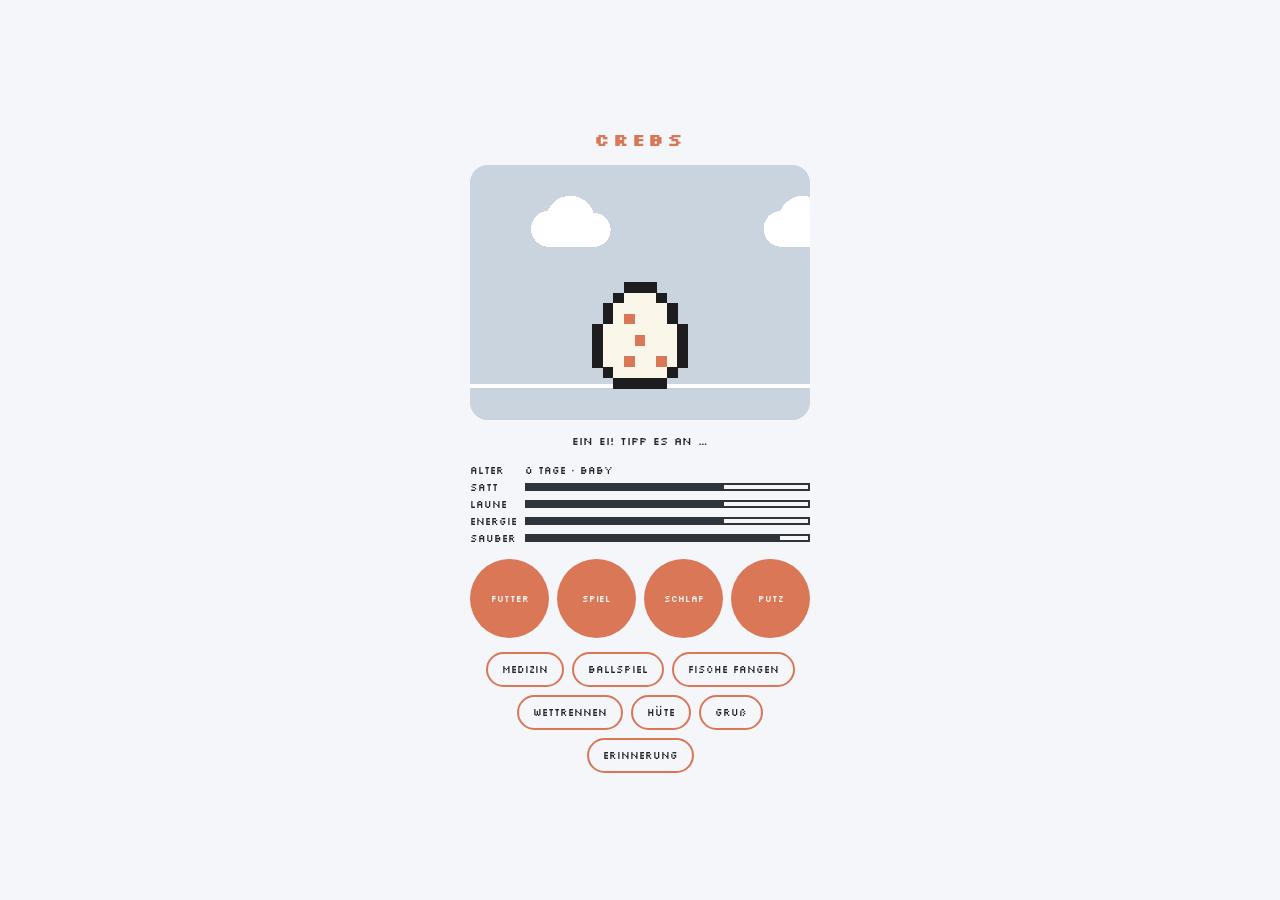
==== crebs2/index.html @ 4dad1e8c "Crebs II – Zweite Edition Co-Authored-By: Claude Opus 5.5 <noreply@anthropic.com> Claude-Session: ht" ====
<!doctype html>
<html lang="de">
<head>
<meta charset="utf-8">
<meta name="viewport" content="width=device-width,initial-scale=1,viewport-fit=cover">
<meta name="apple-mobile-web-app-capable" content="yes">
<meta name="mobile-web-app-capable" content="yes">
<meta name="apple-mobile-web-app-title" content="Crebs II">
<meta name="theme-color" content="#d97757">
<style>*{box-sizing:border-box}body{margin:0}:root{padding:env(safe-area-inset-top,0px) 0 env(safe-area-inset-bottom,0px)}</style>
<title>Crebs II</title>
<link rel="stylesheet" href="https://fonts.googleapis.com/css2?family=Silkscreen&display=swap">
<style>
/* Layout: schlichte Spalte – Himmel-Fenster mit Crebs, darunter Werte und runde Tasten */
:root{--bg:#f4f6f9;--fg:#24262b;--sky:#e3eef7;--sun:#f2c14e;--cloud:#ffffff;--ink:#2f333a;--line:#c9d3de;--eye:#1d1d1f;--crab:#d97757;--crab2:#a9533a;--egg:#fbf6ea;--night:#1b2232;--moon:#efe9cf;--snow:#ffffff;--rain:#7c9cc4;--grau:#c9d4df;--blass:#e9b9a4;--font:"Silkscreen",ui-monospace,monospace;color-scheme:light}
@media (prefers-color-scheme:dark){:root:not([data-theme="light"]){--bg:#14161b;--fg:#e4e6ea;--sky:#1d2533;--sun:#e9e4c9;--cloud:#323b4c;--ink:#d5d9e0;--line:#323b4c;--grau:#2a3242;color-scheme:dark}}
:root[data-theme="dark"]{--bg:#14161b;--fg:#e4e6ea;--sky:#1d2533;--sun:#e9e4c9;--cloud:#323b4c;--ink:#d5d9e0;--line:#323b4c;--grau:#2a3242;color-scheme:dark}
html,body{height:100%}
body{background:var(--bg);color:var(--fg);font-family:var(--font);display:grid;place-items:center;padding-inline:16px}
.egg{width:min(340px,100%);display:grid;gap:14px;justify-items:center;padding-block:24px}
h1{margin:0;font-size:18px;letter-spacing:.15em;color:var(--crab)}
.lcd{width:100%;max-width:100%;background:var(--sky);border-radius:18px;overflow:hidden}
.tap{position:relative;display:block;cursor:pointer}
#scene{width:100%;display:block;shape-rendering:crispEdges}
.sw{position:absolute;opacity:0;width:1px;height:1px;pointer-events:none}
.stats{width:100%;display:grid;grid-template-columns:auto 1fr;gap:4px 8px;font-size:10px;align-items:center}
.bar{height:8px;border:2px solid var(--ink);background:var(--bg)}.bar i{display:block;height:100%;background:var(--ink);transition:width .4s}
.btns{display:grid;grid-template-columns:repeat(4,1fr);gap:8px;width:100%}
.btns label{display:grid;place-items:center;position:relative;font-size:9px;border-radius:50%;aspect-ratio:1;border:0;background:var(--crab);color:#fff;cursor:pointer;user-select:none;-webkit-user-select:none}
.mehr{display:flex;flex-wrap:wrap;gap:8px;justify-content:center;width:100%}
.mehr label{position:relative;font-size:10px;padding:9px 14px;border-radius:999px;border:2px solid var(--crab);color:var(--fg);cursor:pointer;user-select:none;-webkit-user-select:none}
.mehr label:active{transform:scale(.94)}.mehr label:has(input:focus-visible){outline:3px solid var(--ink)}
.btns label:active{transform:scale(.92)}.btns label:has(input:focus-visible){outline:3px solid var(--ink)}
#msg{font-size:11px;min-height:1.4em;text-align:center}
.form{display:flex;gap:8px;width:100%}.form[hidden]{display:none}
.form input{flex:1;min-width:0;font:inherit;font-size:16px;padding:8px 10px;border:2px solid var(--ink);border-radius:10px;background:var(--bg);color:var(--fg)}
.form input[type=time]{flex:0 1 auto}
#link{font-size:10px;word-break:break-all;text-align:center;user-select:all;-webkit-user-select:all}
.form button{font:inherit;font-size:11px;padding:0 14px;border:0;border-radius:10px;background:var(--crab);color:#fff}
</style>

</head>
<body>
<div class="egg">
  <h1 id="name">CREBS II</h1>
  <div class="lcd"><label class="tap" id="pet"><input type="checkbox" switch class="sw" aria-label="Crebs streicheln"><svg id="scene" viewBox="0 0 32 24"></svg></label></div>
  <div id="msg">Hallo! Ich bin Crebs.</div>
  <form id="grussform" class="form" hidden><input id="gr" maxlength="60" placeholder="Dein Gruß" autocomplete="off" aria-label="Gruß"><button>Link teilen</button></form>
  <div id="link" hidden></div>
  <form id="erform" class="form" hidden><input id="ez" type="time" value="17:00" aria-label="Uhrzeit"><button>In den Kalender</button></form>
  <form id="nameform" class="form" hidden><input id="nm" maxlength="12" placeholder="Wie soll ich heißen?" autocomplete="off" aria-label="Name"><button>Fertig</button></form>
  <div class="stats" id="stats"></div>
  <div class="btns">
    <label id="b-feed"><input type="checkbox" switch class="sw"><span>Futter</span></label><label id="b-play"><input type="checkbox" switch class="sw"><span>Spiel</span></label><label id="b-sleep"><input type="checkbox" switch class="sw"><span>Schlaf</span></label><label id="b-clean"><input type="checkbox" switch class="sw"><span>Putz</span></label>
  </div>
  <div class="mehr">
    <label id="b-med"><input type="checkbox" switch class="sw"><span>Medizin</span></label>
    <label id="g-ball"><input type="checkbox" switch class="sw"><span>Ballspiel</span></label><label id="g-fisch"><input type="checkbox" switch class="sw"><span>Fische fangen</span></label><label id="g-rennen"><input type="checkbox" switch class="sw"><span>Wettrennen</span></label><label id="b-hut"><input type="checkbox" switch class="sw"><span>Hüte</span></label><label id="b-gruss"><input type="checkbox" switch class="sw"><span>Gruß</span></label><label id="b-erin"><input type="checkbox" switch class="sw"><span>Erinnerung</span></label>
  </div>
</div>

<script>
const $=id=>document.getElementById(id);
// Haptik: Der echte Fingertipp auf ein Schalter-Feld löst am iPhone den 1. Tick aus.
// Weitere Ticks werden nachgeschoben – das klappt nicht auf jedem Gerät. Android: vibrate.
function pulse(){const l=document.createElement('label');l.style.display='none';l.innerHTML='<input type="checkbox" switch>';document.body.appendChild(l);l.click();l.remove()}
function buzz(n=1,gap=120){
  if(navigator.vibrate){navigator.vibrate(Array.from({length:n*2-1},(_, i)=>i%2?gap:40));return}
  for(let i=1;i<n;i++)setTimeout(pulse,i*gap);
}
// Leiser Tick bei Szenen, die Crebs von selbst spielt (iPhone lässt das evtl. nicht zu)
function tock(){try{navigator.vibrate?navigator.vibrate(15):pulse()}catch(e){}}

// Werte
const clamp=v=>Math.max(0,Math.min(100,v));
const NAMES={satt:'Satt',laune:'Laune',energie:'Energie',sauber:'Sauber'};
const DEF={satt:70,laune:70,energie:70,sauber:90,schlaf:false,poo:0,ei:true,taps:0,name:'',pfSum:0,pfMin:0,variante:'',stufe:'baby',nacht:false,krank:false,krankMin:0,punkte:0,hut:'',feierTag:'',geb:Date.now(),t:Date.now()};
let st=DEF;try{st={...DEF,...JSON.parse(localStorage.getItem('crebs2')||'{}')}}catch(e){}
function save(){st.t=Date.now();try{localStorage.setItem('crebs2',JSON.stringify(st))}catch(e){}}
function say(t){$('msg').textContent=t}
// Pro Minute: Werte sinken (im Schlaf steigt Energie). Abwesenheit wird nachgeholt, max. 24 h.
function tick(min){
  if(st.ei)return;
  const z=st.schlaf;
  st.satt=clamp(st.satt-min*(z?.3:.6));st.laune=clamp(st.laune-min*(z?.1:.5));
  st.sauber=clamp(st.sauber-min*.3);st.energie=clamp(st.energie+min*(z?2:-.4));
  if(Math.random()<min/20&&st.poo<3)st.poo++;
  st.sauber=clamp(st.sauber-st.poo*min*.5);
  // Wachstum (R2): Pflege = Durchschnitt der Werte über die Zeit; entscheidet die Erwachsenen-Variante
  st.pfSum+=min*(st.satt+st.laune+st.energie+st.sauber)/4;st.pfMin+=min;
  if(stage()==='gross'&&!st.variante){const p=st.pfMin?st.pfSum/st.pfMin:70;st.variante=p>=65?'stern':p>=40?'normal':'zottel'}
  // Krankheit (R6): erst nach einer Stunde Vernachlässigung; Crebs stirbt nie
  const schlecht=['satt','laune','sauber'].filter(k=>st[k]<20).length>=2||(st.sauber<15&&st.poo>=2);
  if(!st.krank){st.krankMin=schlecht?st.krankMin+min:Math.max(0,st.krankMin-min);if(st.krankMin>=60){st.krank=true;say('Mir ist schlecht …')}}
  else st.laune=clamp(st.laune-min*.5);
  // Tag und Nacht (R3): nachts schläft Crebs von selbst, morgens wacht er auf
  const n=isNight(new Date());
  if(n&&!st.nacht){st.schlaf=true;say('Gute Nacht!')}
  if(!n&&st.nacht){st.schlaf=false;say('Guten Morgen!')}
  st.nacht=n;
  if(z&&!n&&st.energie>=100){st.schlaf=false;say('Ausgeschlafen!')}
}
tick(Math.min(1440,(Date.now()-st.t)/60000));
function isNight(d){const h=d.getHours();return h>=21||h<7}
// Wetter nach Jahreszeit (R4): pro Stunde fest ausgewürfelt, damit es nicht ständig wechselt
function weather(d){
  const m=d.getMonth(),r=((d.getFullYear()*400+m*31+d.getDate())*24+d.getHours())*2654435761%1000/1000;
  if(m===11||m<2)return r<.6?'schnee':'klar';
  if(m<5)return r<.4?'regen':'klar';
  if(m<8)return r<.15?'regen':'klar';
  return r<.5?'blaetter':r<.8?'regen':'klar';
}
// Geburtstag (R5): Jahrestag des Schlüpfens; dazwischen jede volle Woche eine kleine Feier
function feier(d){
  if(st.ei)return null;const g=new Date(st.geb),tage=Math.floor((d-st.geb)/864e5);
  if(d.getMonth()===g.getMonth()&&d.getDate()===g.getDate()&&d.getFullYear()>g.getFullYear())return'geburtstag';
  return tage>0&&tage%7===0?'woche':null;
}
function feierCheck(){
  const d=new Date(),fe=feier(d),key=d.toDateString();if(!fe||st.feierTag===key)return;st.feierTag=key;
  const n=st.name||'Crebs',j=new Date().getFullYear()-new Date(st.geb).getFullYear(),w=Math.floor((d-st.geb)/864e5/7);
  say(fe==='geburtstag'?`Alles Gute zum ${j}. Geburtstag, ${n}!`:`Hurra, ${n} ist ${w} Woche${w>1?'n':''} alt!`);
}
function stage(){const d=(Date.now()-st.geb)/864e5;return d<1?'baby':d<4?'kind':'gross'}
const STUFE={baby:'Baby',kind:'Kind',gross:'Groß'},SCALE={baby:.6,kind:.8,gross:1};
function render(){
  const sg=st.ei?st.stufe:stage();if(sg!==st.stufe){st.stufe=sg;say(sg==='kind'?'Ich bin gewachsen!':'Ich bin jetzt groß!')}
  const tage=Math.floor((Date.now()-st.geb)/864e5);
  document.querySelector('#b-sleep span').textContent=st.schlaf?'Weck':'Schlaf';
  $('stats').innerHTML=`<span>Alter</span><span>${tage} Tag${tage===1?'':'e'} · ${STUFE[st.stufe]}</span>`+Object.keys(NAMES).map(k=>`<span>${NAMES[k]}</span><div class="bar"><i style="width:${st[k]}%"></i></div>`).join('');
}
function mood(){
  if(st.krank&&!st.schlaf)return'Mir ist schlecht … Medizin?';
  const low=Object.keys(NAMES).filter(k=>st[k]<25);
  if(st.schlaf)return'Zzz …';
  return low.length?{satt:'Ich hab Hunger!',laune:'Mir ist langweilig …',energie:'So müde …',sauber:'Igitt, putz mich!'}[low[0]]:null;
}

// Zeichnen: Szene aus Pixeln, 32 × 24 Felder
const svg=$('scene');let out='';
const px=(x,y,c,w=1,h=1)=>out+=`<rect x="${x}" y="${y}" width="${w+.06}" height="${h+.06}" fill="var(--${c})"/>`;
const sprite=(rows,x,y)=>rows.forEach((r,j)=>[...r].forEach((ch,i)=>{if(ch==='X')px(x+i,y+j,'crab');else if(ch==='K')px(x+i,y+j,'ink');else if(ch==='E')px(x+i,y+j,'egg');else if(ch==='D')px(x+i,y+j,'eye')}));
// Ei (R1): bekommt mit jedem Tippen einen Riss mehr
const EGG=["...DDD...","..DEEED..",".DEEEEED.",".DEXEEED.","DEEEEEEED","DEEEXEEED","DEEEEEEED","DEEXEEXED",".DEEEEED.","..DDDDD.."];
const CRACKS=[[4,1],[5,2],[4,3],[3,4],[2,4],[6,3],[7,4]];
function drawEgg(){
  const w=anim?.type==='wobble'?(anim.t%2?1:-1):0,r=EGG.map(a=>[...a]);
  CRACKS.slice(0,Math.min(CRACKS.length,st.taps*2)).forEach(([x,y])=>r[y][x]='D');
  sprite(r.map(a=>a.join('')),11.5+w,11);
}
const FISH=[".KK.K","KKKKK",".KK.K"],BALL=[".K.","KKK",".K."],HEART=[".K.K.","KKKKK",".KKK.","..K.."],POO=["..K..",".KKK.","KKKKK"];
// Crebs im Stil des Claude-Maskottchens: kastiger Körper, Schlitzaugen, Ärmchen, vier Beinchen
function crab(x,y,o){
  const r=["..XXXXXXXXX..","..XKXXXXXKX..","..XKXXXXXKX..","..XXXXXXXXX..","..XXXXXXXXX..","..XXXXXXXXX..","..X.X...X.X..",o.leg?".X..X...X..X.":"..X.X...X.X.."].map(s=>[...s]);
  if(o.zu){r[1][3]=r[1][9]='X'}
  r[o.armL][0]=r[o.armL][1]='X';r[o.armR][11]=r[o.armR][12]='X';
  const R=r.map(a=>a.join('')),a=o.turn||0,d=Math.sin(a)*2.6,sx=Math.cos(a);
  const sc=SCALE[st.stufe]||1,v=st.stufe==='gross'?st.variante:'';
  const g=(dx,dy,col,front)=>{out+=`<g transform="translate(${x+6.5*(1-sx*sc)+dx} ${y+8*(1-sc)+dy}) scale(${sx*sc} ${sc})">`;
    R.forEach((row,j)=>[...row].forEach((c,i)=>{if(c==='X'||(c==='K'&&!front))px(i,j,st.krank&&front?'blass':v==='zottel'?'crab2':col);else if(c==='K')px(i,j,'eye')}));
    // Erwachsenen-Varianten: Stern = Fühler mit goldenen Spitzen, Zottel = Haarbüschel
    if(front&&v==='stern'){px(3,-2,'sun');px(3,-1,'crab');px(9,-2,'sun');px(9,-1,'crab')}
    if(front&&st.hut){const h=HATS[st.hut];h.rows.forEach((r,j)=>[...r].forEach((c,i)=>{if(HC[c])px(h.x+i,h.y+j,HC[c])}))}
    if(front&&v==='zottel'){px(4,-1,'crab2');px(6,-1,'crab2');px(8,-1,'crab2')}
    out+='</g>'};
  for(let k=Math.abs(d);k>.01;k-=.4)g(-Math.sign(d)*k,-k*.35,'crab2',false);
  g(0,0,'crab',true);
}
let anim=null,cx=9,dir=1,f=0,spin=1,game=null;
// Minispiele (R7): jedes Antippen der Szene ist ein Spielzug (und vibriert)
// Hüte (R8): mit Spielpunkten freispielen
const HATS={kappe:{p:10,n:'Kappe',x:2,y:-2,rows:["..BBBBB..","BBBBBBBBB"]},krone:{p:25,n:'Krone',x:4,y:-2,rows:["G.G.G","GGGGG"]},
  zylinder:{p:40,n:'Zylinder',x:4,y:-3,rows:[".SSS.",".SSS.","SSSSS"]},blume:{p:60,n:'Blume',x:8,y:-3,rows:[".P.","PGP",".P."]}};
const HC={B:'rain',G:'sun',S:'eye',P:'blass'};
const frei=pt=>Object.keys(HATS).filter(k=>pt>=HATS[k].p);
function nextHat(){
  const f=frei(st.punkte);
  if(!f.length){const k=Object.keys(HATS)[0];buzz(1);say(`Noch ${HATS[k].p-st.punkte} Punkte bis zur ${HATS[k].n}!`);return}
  const liste=['',...f];st.hut=liste[(liste.indexOf(st.hut)+1)%liste.length];
  say(st.hut?`Schick! Die ${HATS[st.hut].n}.`:'Ohne Hut.');save();
}
function canPlay(){
  if(st.ei){say('Erst muss Crebs schlüpfen. Tipp aufs Ei!');return false}
  if(st.schlaf){say('Pssst, Crebs schläft.');return false}
  if(st.krank){say('Mir geht es nicht gut zum Spielen …');return false}
  return true}
function startGame(type){
  if(game||!canPlay())return;anim=null;
  game={type,t:0,score:0,n:0,x:9,tx:9,me:1,rx:1};newRound();
  say({ball:'Tipp, wenn der Ball bei Crebs ist!',fisch:'Tipp dorthin, wo der Fisch hinfällt!',rennen:'Tipp ganz schnell, um zu rennen!'}[type]);
}
function newRound(){Object.assign(game,{bx:31,by:17,hit:false,fx:3+Math.random()*24,fy:-3})}
function endGame(){
  const g=game;game=null;const pts=g.type==='rennen'?(g.win?10:3):g.score;
  const vorher=frei(st.punkte).length;st.punkte+=pts;const neu=frei(st.punkte);st.laune=clamp(st.laune+10+pts*2);st.energie=clamp(st.energie-10);
  buzz(3);say(`Spiel vorbei: ${pts} Punkte!`+(g.type==='rennen'?(g.win?' Gewonnen!':' Knapp verloren!'):'')+(neu.length>vorher?` Neuer Hut: ${HATS[neu[neu.length-1]].n}!`:''));render();save();
}
function gameTap(ev){
  const g=game;
  if(g.type==='ball'&&!g.hit&&g.bx>=14&&g.bx<=19){g.hit=true;g.score++;say('Schuss! '+g.score)}
  if(g.type==='fisch'){const r=svg.getBoundingClientRect?.()||{left:0,width:320};g.tx=Math.max(0,Math.min(19,((ev?.clientX??r.left+r.width/2)-r.left)/r.width*32-6.5))}
  if(g.type==='rennen'&&!g.done)g.me+=1;
}
const RIVAL=["..KKKKKKKKK..","..K.KKKKK.K..","KKKKKKKKKKKKK","..KKKKKKKKK..","..K.K...K.K.."];
function drawGame(){
  const g=game,o={leg:(f>>1)&1,armL:3,armR:3,zu:false};g.t++;
  if(g.type==='ball'){
    crab(3,13,{...o,armR:g.hit&&g.bx<22?2:3});
    if(!g.hit){g.bx-=.9;if(g.bx<11){g.n++;say('Daneben!');newRound()}}
    else{g.bx+=1.6;g.by-=1;if(g.bx>33){g.n++;newRound()}}
    sprite(BALL,Math.round(g.bx),Math.round(g.by));
    if(g.n>=6)endGame();
  }
  if(g.type==='fisch'){
    g.x+=Math.sign(g.tx-g.x)*Math.min(1.5,Math.abs(g.tx-g.x));
    crab(g.x,13,{...o,armL:2,armR:2});g.fy+=.6;sprite(FISH,Math.round(g.fx),Math.round(g.fy));
    if(g.fy>=11){if(Math.abs(g.fx+2.5-(g.x+6.5))<4.5){g.score++;say('Gefangen! '+g.score)}else say('Platsch, daneben!');g.n++;newRound()}
    if(g.n>=8)endGame();
  }
  if(g.type==='rennen'){
    px(29,3,'line',.3,18);px(29.3,3,'crab',1.6,1);px(0,10,'line',29,.25);
    if(!g.done)g.rx+=.45;sprite(RIVAL,Math.round(g.rx),5);crab(g.me,13,o);
    if(!g.done&&(g.me>=17||g.rx>=17)){g.done=true;g.win=g.me>=17;g.end=g.t}
    if(g.done&&g.t-g.end>6)endGame();
  }
  if(game&&g.type!=='rennen')out+=`<text x="1" y="3" font-size="2.4" fill="var(--ink)" font-family="var(--font)">${g.score}</text>`;
}
function start(type,len){anim={type,t:0,len}}
function frame(){
  out='';f++;
  const A=anim,t=A?A.t:0,z=st.schlaf;
  let y=13,o={leg:0,armL:3,armR:3,zu:z||f%40<2},after=()=>{};
  const jetzt=new Date(),nacht=isNight(jetzt),wt=weather(jetzt);
  if(nacht){out+=`<rect width="32" height="24" fill="var(--night)"/><circle cx="27" cy="4.5" r="2.2" fill="var(--moon)"/><circle cx="28.1" cy="3.9" r="1.9" fill="var(--night)"/>`;
    [[3,3],[8,6],[14,2],[19,5],[23,9],[11,10]].forEach(([x,y],k)=>{if((f>>3)%7!==k)px(x,y,'moon',.3,.3)})}
  else if(wt==='schnee'||wt==='regen')out+=`<rect width="32" height="24" fill="var(--grau)"/>`;
  else if(wt==='klar'||wt==='blaetter')out+=`<circle cx="27" cy="4.5" r="2.4" fill="var(--sun)"/>`;
  const wolke=wx=>out+=`<g fill="var(--cloud)" opacity="${nacht?.25:1}"><circle cx="${wx}" cy="6" r="1.7"/><circle cx="${wx+2}" cy="5.2" r="2.3"/><circle cx="${wx+4.2}" cy="6.1" r="1.6"/><rect x="${wx}" y="6" width="4.2" height="1.7"/></g>`;
  wolke(((f*.04+16)%46)-9);if(wt==='regen'||wt==='schnee')wolke(((f*.03+38)%46)-9);
  if(wt==='schnee')px(0,20.6,'snow',32,.6);
  px(0,21,'line',32,.25);
  if(st.ei){drawEgg();if(anim&&++anim.t>=anim.len)anim=null;svg.innerHTML=out;return}
  for(let i=0;i<st.poo;i++)sprite(POO,28-i*4,18);
  if(game){drawGame();svg.innerHTML=out;return}
  if(!A&&!z){
    if(f%3===0){cx+=dir;if(cx<1||cx>17)dir*=-1}
    o.leg=(f>>1)&1;
    if(f%50===0&&Math.random()<.7){const k=['laptop','kick','turn'][Math.floor(Math.random()*3)];spin=-spin;start(k,k==='turn'?30:40);say({laptop:'Crebs tippt am Laptop …',kick:'Crebs kickt mit dem Ball!',turn:'Crebs schaut sich um …'}[k])}
  }
  switch(A?.type){
    case'eat':{ // Fisch fällt von oben, Crebs fängt und mampft
      o.armL=o.armR=2;
      if(t<8)sprite(FISH,cx+4,t*1.3-3);
      else{sprite(FISH.map(r=>r.slice(0,Math.max(0,5-(t-8)))),cx+4,8);if(t%2)y=12;o.zu=t%2===0}
      break}
    case'play':{ // Ball fliegt rein, Crebs schießt ihn weg
      let bx,by;
      if(t<10){const p=t/10;bx=31-(18-cx)*p;by=19-14*p*(1-p)*1.6}
      else{const p=(t-10)/10;bx=cx+13+p*20;by=19-18*p}
      if(t<20)after=()=>sprite(BALL,Math.round(bx),Math.round(by));
      if(t>=9&&t<13){y=12;o.leg=1;o.armR=2}
      if(t>=20){o.armL=o.armR=t%2?2:3;y=t%2?12:13}
      break}
    case'clean':{ // Seifenblasen steigen auf
      o.armL=o.armR=t%2?2:3;
      for(let k=0;k<5;k++)out+=`<circle cx="${cx+2+k*2.2}" cy="${20-((t*1.4+k*3)%14)}" r=".8" fill="none" stroke="var(--ink)" stroke-width=".25"/>`;
      break}
    case'turn':{o.turn=spin*Math.sin(t/A.len*Math.PI)*.75;break}
    case'med':{ // Pille schwebt zu Crebs, dann Glitzern
      if(t<8)sprite(["KXX"],cx+5,4+t*.8);else{o.armL=o.armR=2;for(let k=0;k<4;k++)px(cx+2+k*3,12-(t-8)*.5-(k%2),'sun',.5,.5)}
      break}
    case'wave':{o.armL=t%4<2?2:3;o.armR=t%4<2?3:2;o.turn=Math.sin(t*.3)*.3;break}
    case'pet':{o.armL=o.armR=2;o.zu=true;o.turn=Math.sin(t/10*Math.PI)*.4;sprite(HEART,cx+4,9-t*.6);break}
    case'laptop':{ // tippen: Ärmchen abwechselnd auf der Tastatur
      o.armL=f%2?3:4;o.armR=f%2?4:3;y=13;tock();
      after=()=>{px(cx+2,17,'ink',9,3);px(cx+3,17.7,'sky',7,1.6);px(cx+6,18,'crab');px(cx+1,20,'ink',11,.7)};
      if(t===A.len-1)say('Fertig getippt!');
      break}
    case'kick':{ // Ball auf dem Kopf jonglieren
      const h=Math.abs(Math.sin(t*.45))*6;
      after=()=>sprite(BALL,cx+5,10-h);
      if(h<1.5){y=12;o.armL=o.armR=2;if(t%7===0)tock()}
      if(t===A.len-1)say('Tor! ⚽');
      break}
  }
  if(st.krank&&A?.type!=='med')after=(a=>()=>{a();sprite([".KKK.","K.K.K","KKKKK",".K.K."],cx+4,6+Math.sin(f*.3)*.6)})(after);
  if(z){y=14;for(let k=0;k<2;k++)out+=`<text x="${cx+11+k*2}" y="${12-((f*.3+k*3)%6)}" font-size="${3-k}" fill="var(--${isNight(new Date())?'moon':'ink'})" font-family="var(--font)">z</text>`}
  const fe=feier(jetzt);
  if(fe){out+='<g id="feier">';const map={G:'sun',B:'rain',P:'egg',X:'crab'};
    [".G.G.G.",".B.B.B.","PPPPPPP","XXXXXXX","PPPPPPP"].forEach((r,j)=>[...r].forEach((c,i)=>{if(map[c])px(24+i,16+j,map[c])}));out+='</g>'}
  crab(cx,y,o);after();
  if(fe)for(let k=0;k<12;k++)px((k*5.3+Math.sin(f*.1+k)*2+32)%32,(k*3.1+f*.35)%21,['crab','sun','rain','blass'][k%4],.5,.5);
  for(let k=0;k<14;k++){const sx=(k*7.3)%32,sy=(k*5.1+f*(wt==='regen'?.9:.15))%22;
    if(wt==='schnee')px((sx+Math.sin(f*.05+k))%32,sy,'snow',.45,.45);
    if(wt==='regen')px(sx,sy,'rain',.15,.9);
    if(wt==='blaetter'&&k<6)px((sx+f*.08)%32,(k*3.7+f*.1)%21,k%2?'crab2':'sun',.6,.6)}
  if(A&&++A.t>=A.len)anim=null;
  svg.innerHTML=out;
}
setInterval(frame,150);

// Handlungen
function act(ch,txt,n,type,len){
  if(st.ei){say('Erst muss Crebs schlüpfen. Tipp aufs Ei!');return}
  if(st.schlaf){say('Pssst, Crebs schläft.');return}
  for(const k in ch)st[k]=clamp(st[k]+ch[k]);
  buzz(n);start(type,len);say(txt);render();save();
}
$('pet').onclick=ev=>{
  if(game)return gameTap(ev);
  if(!st.ei)return act({laune:5},'Klick-klack! ♥',1,'pet',10);
  st.taps++;start('wobble',6);
  if(st.taps<5){say(['Es wackelt …','Knack!','Da bewegt sich was!','Gleich ist es so weit!'][st.taps-1]);save();return}
  st.ei=false;st.geb=Date.now();buzz(3);start('pet',12);say('Hallo! Wie soll ich heißen?');askName();render();save();
};
// Name (R5)
function showName(){$('name').textContent=(st.name||'Crebs').toUpperCase()}
function askName(){$('nameform').hidden=false}
$('nameform').onsubmit=e=>{e.preventDefault();st.name=($('nm').value||'').trim().slice(0,12)||'Crebs';$('nameform').hidden=true;showName();say(`Ich heiße jetzt ${st.name}!`);save()};
$('b-feed').onclick=()=>act({satt:25,sauber:-5},'Mampf! Ein Fisch.',2,'eat',16);
$('b-play').onclick=()=>st.krank&&!st.ei?(buzz(1),say('Mir geht es nicht gut zum Spielen …')):act({laune:20,energie:-10,satt:-5},'Fang! … und weg damit!',3,'play',26);
$('b-sleep').onclick=()=>{st.schlaf=!st.schlaf;anim=null;buzz(st.schlaf?1:2,150);say(st.schlaf?'Zzz …':'Guten Morgen!');render();save()};
$('b-clean').onclick=()=>{if(!st.schlaf)st.poo=0;act({sauber:40},'Blubb, blitzblank!',2,'clean',16)};
// Klick aufs Label erzeugt zusätzlich einen Klick aufs Schalter-Feld – nur einmal reagieren
$('b-med').onclick=()=>{
  if(st.ei||st.schlaf)return act({},'',1);
  if(!st.krank){buzz(1);say('Ich bin doch gesund!');return}
  st.krank=false;st.krankMin=0;act({laune:10},'Bäh! … Aber jetzt geht es mir besser!',2,'med',16);
};
$('b-hut').onclick=()=>{if(st.ei)return say('Erst muss Crebs schlüpfen. Tipp aufs Ei!');nextHat()};
// Gruß-Link (R9): der Gruß steckt im Link selbst, kein Server nötig
const grussLink=text=>location.origin+location.pathname+'?von='+encodeURIComponent(st.name||'Crebs')+'&gruss='+encodeURIComponent(text);
function toggle(id){for(const f of ['grussform','erform'])$(f).hidden=f===id?!$(f).hidden:true;$('link').hidden=true}
$('b-gruss').onclick=()=>{if(st.ei)return say('Erst muss Crebs schlüpfen. Tipp aufs Ei!');toggle('grussform');say('Schreib einen Gruß für dein Geschwisterchen!')};
$('grussform').onsubmit=e=>{
  e.preventDefault();const url=grussLink(($('gr').value||'').trim()||'Hallo!');
  $('link').textContent=url;$('link').hidden=false;$('grussform').hidden=true;
  if(navigator.share)navigator.share({title:`Gruß von ${st.name||'Crebs'}`,url}).catch(()=>{});
  else navigator.clipboard?.writeText(url).then(()=>say('Link kopiert! Jetzt in WhatsApp einfügen.'),()=>say('Link unten antippen und kopieren.'));
};
function grussLesen(){
  const q=new URLSearchParams(location.search),g=q.get('gruss');if(!g)return;
  if(!st.ei)start('wave',30);say(`${q.get('von')||'Jemand'} grüßt: ${g.slice(0,60)}`);
  try{history.replaceState(null,'',location.pathname)}catch(e){}
}
// Erinnerung (R10): tägliche Fütterungszeit als Kalendereintrag – kein Server nötig
function ics(zeit,heute=new Date()){
  const [h,m]=zeit.split(':'),d=heute.getFullYear()+String(heute.getMonth()+1).padStart(2,'0')+String(heute.getDate()).padStart(2,'0'),n=st.name||'Crebs';
  return ['BEGIN:VCALENDAR','VERSION:2.0','PRODID:-//Crebs//DE','BEGIN:VEVENT',`UID:crebs-${st.geb}@mariascu.github.io`,`DTSTAMP:${new Date().toISOString().replace(/[-:]/g,'').slice(0,15)}Z`,
    `DTSTART:${d}T${h}${m}00`,'DURATION:PT10M','RRULE:FREQ=DAILY',`SUMMARY:${n} füttern`,`URL:${location.origin+location.pathname}`,
    'BEGIN:VALARM','TRIGGER:PT0M','ACTION:DISPLAY',`DESCRIPTION:${n} hat Hunger!`,'END:VALARM','END:VEVENT','END:VCALENDAR'].join('\r\n');
}
$('b-erin').onclick=()=>{toggle('erform');say('Wann soll ich dich jeden Tag erinnern?')};
$('erform').onsubmit=e=>{e.preventDefault();$('erform').hidden=true;say('Tipp auf „Hinzufügen“ im Kalender.');location.href='data:text/calendar;charset=utf-8,'+encodeURIComponent(ics($('ez').value||'17:00'))};
$('g-ball').onclick=()=>startGame('ball');$('g-fisch').onclick=()=>startGame('fisch');$('g-rennen').onclick=()=>startGame('rennen');
for(const id of ['pet','b-feed','b-play','b-sleep','b-clean','b-med','g-ball','g-fisch','g-rennen','b-hut','b-gruss','b-erin']){const e=$(id),fn=e.onclick;e.onclick=ev=>{if(ev.target.tagName!=='INPUT')fn(ev)}}
setInterval(()=>{tick(.5);const m=mood();if(m)say(m);render();feierCheck();save()},30000);
showName();if(!st.ei&&!st.name)askName();
render();feierCheck();save();frame();{const m=mood();if(st.ei)say('Ein Ei! Tipp es an …');else if(m)say(m)}
grussLesen();
</script>
</body></html>
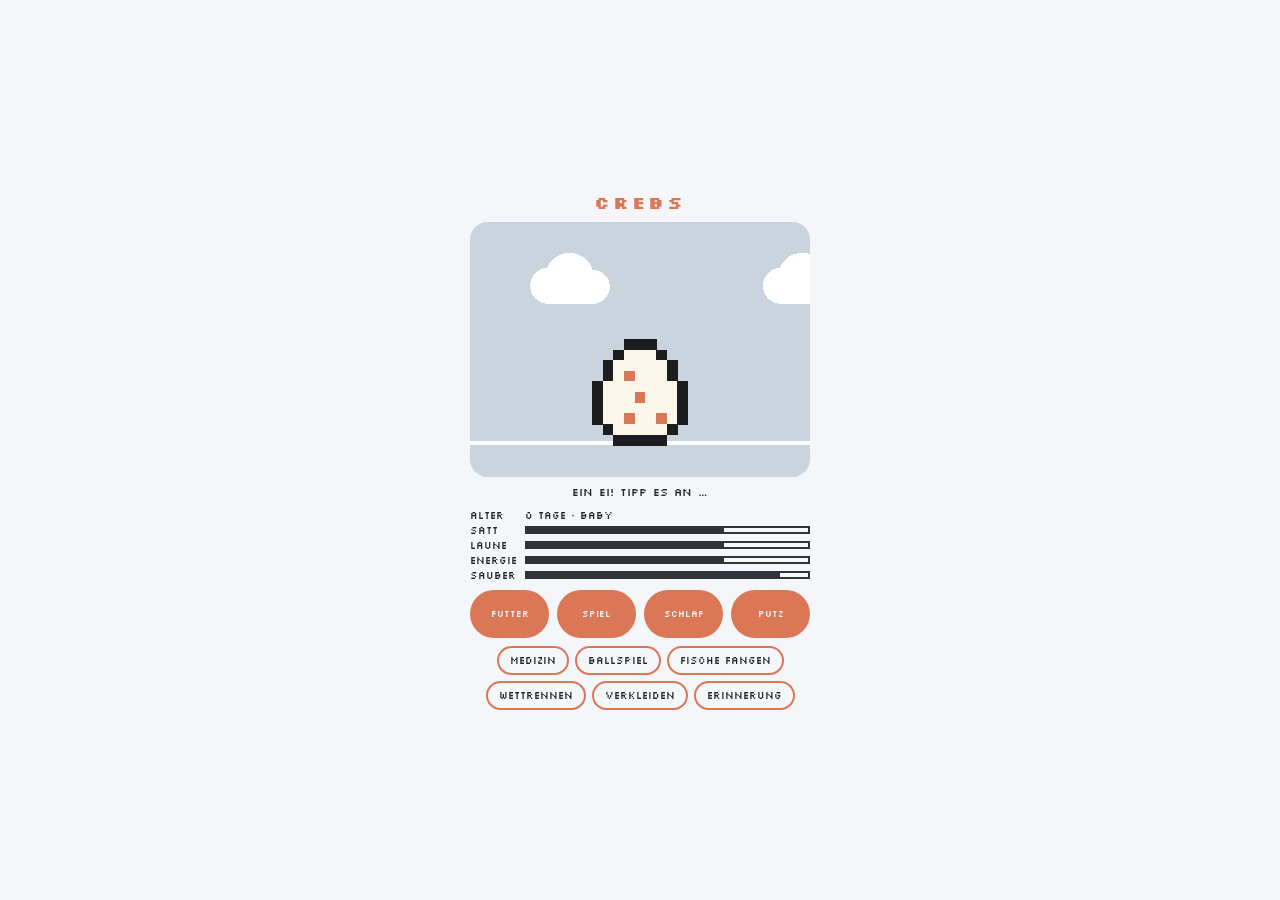
==== commit 6772cbde: "Alle Tiere: Namensfeld schließt, Verkleiden statt Hüte, passt ohne Scrollen aufs Handy, Gruß-Funktio" ====
--- a/crebs2/index.html
+++ b/crebs2/index.html
@@ -35,8 +35,17 @@
 .form{display:flex;gap:8px;width:100%}.form[hidden]{display:none}
 .form input{flex:1;min-width:0;font:inherit;font-size:16px;padding:8px 10px;border:2px solid var(--ink);border-radius:10px;background:var(--bg);color:var(--fg)}
 .form input[type=time]{flex:0 1 auto}
-#link{font-size:10px;word-break:break-all;text-align:center;user-select:all;-webkit-user-select:all}
 .form button{font:inherit;font-size:11px;padding:0 14px;border:0;border-radius:10px;background:var(--crab);color:#fff}
+/* Handy: alles auf einen Bildschirm, versteckte Felder wirklich verstecken */
+.form[hidden],.mehr[hidden]{display:none!important}
+html,body{height:auto;min-height:100%}
+body{min-height:100dvh}
+.egg{gap:8px;padding-block:10px}
+.lcd{width:min(100%,calc(38dvh*4/3))}
+.stats{gap:2px 8px}
+.btns label{aspect-ratio:auto;height:48px;border-radius:24px}
+.mehr{gap:6px}
+.mehr label{padding:6px 11px}
 </style>
 
 </head>
@@ -45,8 +54,6 @@
   <h1 id="name">CREBS II</h1>
   <div class="lcd"><label class="tap" id="pet"><input type="checkbox" switch class="sw" aria-label="Crebs streicheln"><svg id="scene" viewBox="0 0 32 24"></svg></label></div>
   <div id="msg">Hallo! Ich bin Crebs.</div>
-  <form id="grussform" class="form" hidden><input id="gr" maxlength="60" placeholder="Dein Gruß" autocomplete="off" aria-label="Gruß"><button>Link teilen</button></form>
-  <div id="link" hidden></div>
   <form id="erform" class="form" hidden><input id="ez" type="time" value="17:00" aria-label="Uhrzeit"><button>In den Kalender</button></form>
   <form id="nameform" class="form" hidden><input id="nm" maxlength="12" placeholder="Wie soll ich heißen?" autocomplete="off" aria-label="Name"><button>Fertig</button></form>
   <div class="stats" id="stats"></div>
@@ -55,7 +62,7 @@
   </div>
   <div class="mehr">
     <label id="b-med"><input type="checkbox" switch class="sw"><span>Medizin</span></label>
-    <label id="g-ball"><input type="checkbox" switch class="sw"><span>Ballspiel</span></label><label id="g-fisch"><input type="checkbox" switch class="sw"><span>Fische fangen</span></label><label id="g-rennen"><input type="checkbox" switch class="sw"><span>Wettrennen</span></label><label id="b-hut"><input type="checkbox" switch class="sw"><span>Hüte</span></label><label id="b-gruss"><input type="checkbox" switch class="sw"><span>Gruß</span></label><label id="b-erin"><input type="checkbox" switch class="sw"><span>Erinnerung</span></label>
+    <label id="g-ball"><input type="checkbox" switch class="sw"><span>Ballspiel</span></label><label id="g-fisch"><input type="checkbox" switch class="sw"><span>Fische fangen</span></label><label id="g-rennen"><input type="checkbox" switch class="sw"><span>Wettrennen</span></label><label id="b-hut"><input type="checkbox" switch class="sw"><span>Verkleiden</span></label><label id="b-erin"><input type="checkbox" switch class="sw"><span>Erinnerung</span></label>
   </div>
 </div>
 
@@ -100,7 +107,7 @@
   st.nacht=n;
   if(z&&!n&&st.energie>=100){st.schlaf=false;say('Ausgeschlafen!')}
 }
-tick(Math.min(1440,(Date.now()-st.t)/60000));
+tick(Math.max(0,Math.min(1440,(Date.now()-st.t)/60000)));
 function isNight(d){const h=d.getHours();return h>=21||h<7}
 // Wetter nach Jahreszeit (R4): pro Stunde fest ausgewürfelt, damit es nicht ständig wechselt
 function weather(d){
@@ -177,7 +184,7 @@
   const f=frei(st.punkte);
   if(!f.length){const k=Object.keys(HATS)[0];buzz(1);say(`Noch ${HATS[k].p-st.punkte} Punkte bis zur ${HATS[k].n}!`);return}
   const liste=['',...f];st.hut=liste[(liste.indexOf(st.hut)+1)%liste.length];
-  say(st.hut?`Schick! Die ${HATS[st.hut].n}.`:'Ohne Hut.');save();
+  say(st.hut?`Schick! ${HATS[st.hut].n}.`:'Ohne Verkleidung.');save();
 }
 function canPlay(){
   if(st.ei){say('Erst muss Crebs schlüpfen. Tipp aufs Ei!');return false}
@@ -193,7 +200,7 @@
 function endGame(){
   const g=game;game=null;const pts=g.type==='rennen'?(g.win?10:3):g.score;
   const vorher=frei(st.punkte).length;st.punkte+=pts;const neu=frei(st.punkte);st.laune=clamp(st.laune+10+pts*2);st.energie=clamp(st.energie-10);
-  buzz(3);say(`Spiel vorbei: ${pts} Punkte!`+(g.type==='rennen'?(g.win?' Gewonnen!':' Knapp verloren!'):'')+(neu.length>vorher?` Neuer Hut: ${HATS[neu[neu.length-1]].n}!`:''));render();save();
+  buzz(3);say(`Spiel vorbei: ${pts} Punkte!`+(g.type==='rennen'?(g.win?' Gewonnen!':' Knapp verloren!'):'')+(neu.length>vorher?` Neu: ${HATS[neu[neu.length-1]].n}!`:''));render();save();
 }
 function gameTap(ev){
   const g=game;
@@ -272,7 +279,7 @@
     case'wave':{o.armL=t%4<2?2:3;o.armR=t%4<2?3:2;o.turn=Math.sin(t*.3)*.3;break}
     case'pet':{o.armL=o.armR=2;o.zu=true;o.turn=Math.sin(t/10*Math.PI)*.4;sprite(HEART,cx+4,9-t*.6);break}
     case'laptop':{ // tippen: Ärmchen abwechselnd auf der Tastatur
-      o.armL=f%2?3:4;o.armR=f%2?4:3;y=13;tock();
+      o.armL=f%2?3:4;o.armR=f%2?4:3;y=13;if(f%2)tock();
       after=()=>{px(cx+2,17,'ink',9,3);px(cx+3,17.7,'sky',7,1.6);px(cx+6,18,'crab');px(cx+1,20,'ink',11,.7)};
       if(t===A.len-1)say('Fertig getippt!');
       break}
@@ -301,6 +308,7 @@
 
 // Handlungen
 function act(ch,txt,n,type,len){
+  if(game){say('Erst das Spiel zu Ende spielen!');return}
   if(st.ei){say('Erst muss Crebs schlüpfen. Tipp aufs Ei!');return}
   if(st.schlaf){say('Pssst, Crebs schläft.');return}
   for(const k in ch)st[k]=clamp(st[k]+ch[k]);
@@ -319,7 +327,7 @@
 $('nameform').onsubmit=e=>{e.preventDefault();st.name=($('nm').value||'').trim().slice(0,12)||'Crebs';$('nameform').hidden=true;showName();say(`Ich heiße jetzt ${st.name}!`);save()};
 $('b-feed').onclick=()=>act({satt:25,sauber:-5},'Mampf! Ein Fisch.',2,'eat',16);
 $('b-play').onclick=()=>st.krank&&!st.ei?(buzz(1),say('Mir geht es nicht gut zum Spielen …')):act({laune:20,energie:-10,satt:-5},'Fang! … und weg damit!',3,'play',26);
-$('b-sleep').onclick=()=>{st.schlaf=!st.schlaf;anim=null;buzz(st.schlaf?1:2,150);say(st.schlaf?'Zzz …':'Guten Morgen!');render();save()};
+$('b-sleep').onclick=()=>{if(game)return say('Erst das Spiel zu Ende spielen!');if(st.ei)return say('Erst muss Crebs schlüpfen. Tipp aufs Ei!');st.schlaf=!st.schlaf;anim=null;buzz(st.schlaf?1:2,150);say(st.schlaf?'Zzz …':'Guten Morgen!');render();save()};
 $('b-clean').onclick=()=>{if(!st.schlaf)st.poo=0;act({sauber:40},'Blubb, blitzblank!',2,'clean',16)};
 // Klick aufs Label erzeugt zusätzlich einen Klick aufs Schalter-Feld – nur einmal reagieren
 $('b-med').onclick=()=>{
@@ -328,21 +336,7 @@
   st.krank=false;st.krankMin=0;act({laune:10},'Bäh! … Aber jetzt geht es mir besser!',2,'med',16);
 };
 $('b-hut').onclick=()=>{if(st.ei)return say('Erst muss Crebs schlüpfen. Tipp aufs Ei!');nextHat()};
-// Gruß-Link (R9): der Gruß steckt im Link selbst, kein Server nötig
-const grussLink=text=>location.origin+location.pathname+'?von='+encodeURIComponent(st.name||'Crebs')+'&gruss='+encodeURIComponent(text);
-function toggle(id){for(const f of ['grussform','erform'])$(f).hidden=f===id?!$(f).hidden:true;$('link').hidden=true}
-$('b-gruss').onclick=()=>{if(st.ei)return say('Erst muss Crebs schlüpfen. Tipp aufs Ei!');toggle('grussform');say('Schreib einen Gruß für dein Geschwisterchen!')};
-$('grussform').onsubmit=e=>{
-  e.preventDefault();const url=grussLink(($('gr').value||'').trim()||'Hallo!');
-  $('link').textContent=url;$('link').hidden=false;$('grussform').hidden=true;
-  if(navigator.share)navigator.share({title:`Gruß von ${st.name||'Crebs'}`,url}).catch(()=>{});
-  else navigator.clipboard?.writeText(url).then(()=>say('Link kopiert! Jetzt in WhatsApp einfügen.'),()=>say('Link unten antippen und kopieren.'));
-};
-function grussLesen(){
-  const q=new URLSearchParams(location.search),g=q.get('gruss');if(!g)return;
-  if(!st.ei)start('wave',30);say(`${q.get('von')||'Jemand'} grüßt: ${g.slice(0,60)}`);
-  try{history.replaceState(null,'',location.pathname)}catch(e){}
-}
+function toggle(id){$(id).hidden=!$(id).hidden}
 // Erinnerung (R10): tägliche Fütterungszeit als Kalendereintrag – kein Server nötig
 function ics(zeit,heute=new Date()){
   const [h,m]=zeit.split(':'),d=heute.getFullYear()+String(heute.getMonth()+1).padStart(2,'0')+String(heute.getDate()).padStart(2,'0'),n=st.name||'Crebs';
@@ -353,10 +347,11 @@
 $('b-erin').onclick=()=>{toggle('erform');say('Wann soll ich dich jeden Tag erinnern?')};
 $('erform').onsubmit=e=>{e.preventDefault();$('erform').hidden=true;say('Tipp auf „Hinzufügen“ im Kalender.');location.href='data:text/calendar;charset=utf-8,'+encodeURIComponent(ics($('ez').value||'17:00'))};
 $('g-ball').onclick=()=>startGame('ball');$('g-fisch').onclick=()=>startGame('fisch');$('g-rennen').onclick=()=>startGame('rennen');
-for(const id of ['pet','b-feed','b-play','b-sleep','b-clean','b-med','g-ball','g-fisch','g-rennen','b-hut','b-gruss','b-erin']){const e=$(id),fn=e.onclick;e.onclick=ev=>{if(ev.target.tagName!=='INPUT')fn(ev)}}
-setInterval(()=>{tick(.5);const m=mood();if(m)say(m);render();feierCheck();save()},30000);
+for(const id of ['pet','b-feed','b-play','b-sleep','b-clean','b-med','g-ball','g-fisch','g-rennen','b-hut','b-erin']){const e=$(id),fn=e.onclick;e.onclick=ev=>{if(ev.target.tagName==='INPUT')return;if(game&&/^[bp]-/.test(id)&&!['b-ton','b-wach','b-sorry','b-erin'].includes(id))return say('Erst das Spiel zu Ende spielen!');fn(ev)}}
+setInterval(()=>{tick(.5);const m=mood();if(m&&!game)say(m);render();feierCheck();save()},30000);
 showName();if(!st.ei&&!st.name)askName();
 render();feierCheck();save();frame();{const m=mood();if(st.ei)say('Ein Ei! Tipp es an …');else if(m)say(m)}
-grussLesen();
+// Wenn die App aus dem Hintergrund zurückkommt: verpasste Zeit nachholen
+document.addEventListener('visibilitychange',()=>{if(document.hidden)return;tick(Math.max(0,Math.min(1440,(Date.now()-st.t)/60000)));render();save()});
 </script>
 </body></html>
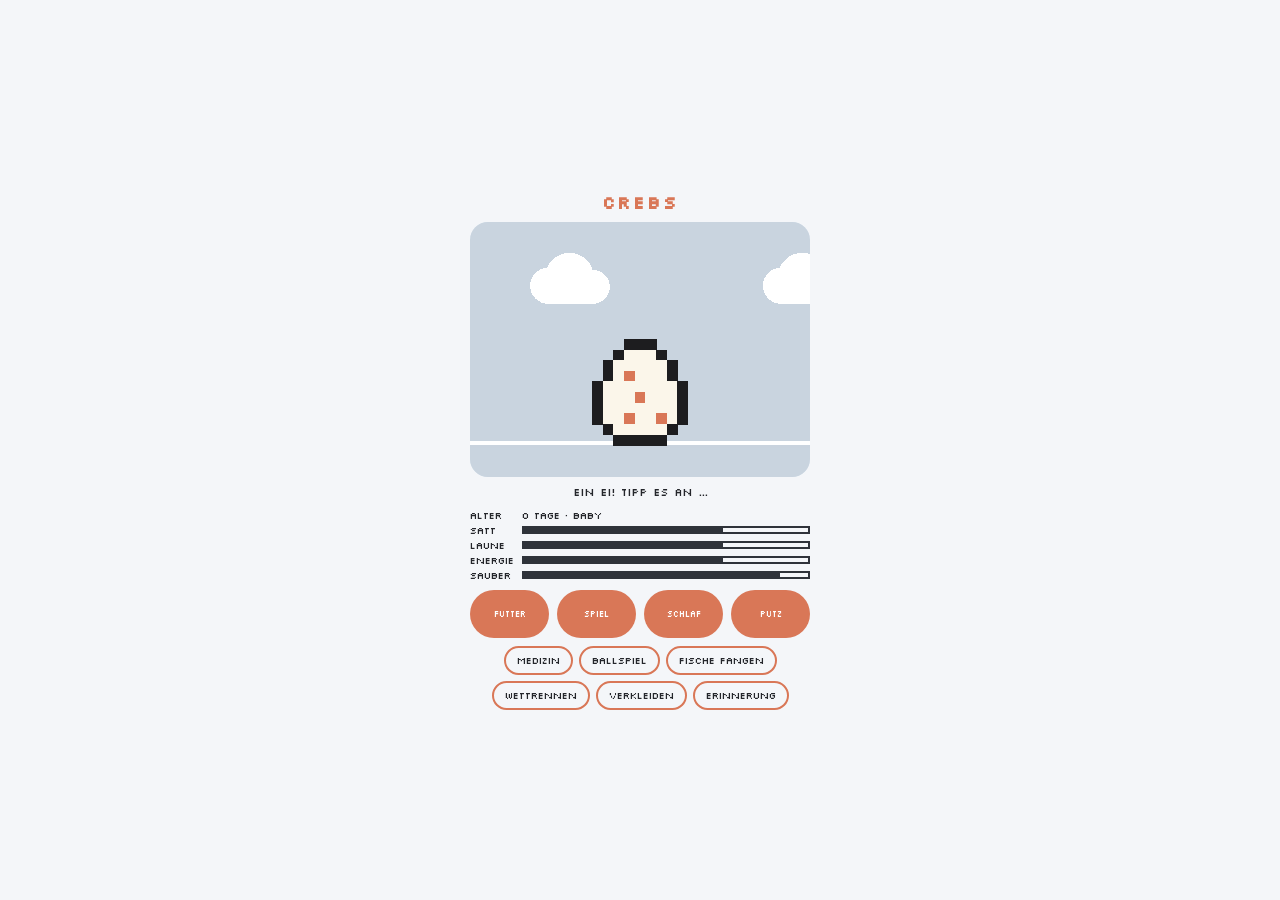
==== commit 102131e3: "Pixel-Schrift lokal ausliefern statt von Google Fonts laden (Datenschutz) Co-Authored-By: Claude Opu" ====
--- a/crebs2/index.html
+++ b/crebs2/index.html
@@ -9,7 +9,7 @@
 <meta name="theme-color" content="#d97757">
 <style>*{box-sizing:border-box}body{margin:0}:root{padding:env(safe-area-inset-top,0px) 0 env(safe-area-inset-bottom,0px)}</style>
 <title>Crebs II</title>
-<link rel="stylesheet" href="https://fonts.googleapis.com/css2?family=Silkscreen&display=swap">
+<link rel="stylesheet" href="/fonts/silkscreen.css">
 <style>
 /* Layout: schlichte Spalte – Himmel-Fenster mit Crebs, darunter Werte und runde Tasten */
 :root{--bg:#f4f6f9;--fg:#24262b;--sky:#e3eef7;--sun:#f2c14e;--cloud:#ffffff;--ink:#2f333a;--line:#c9d3de;--eye:#1d1d1f;--crab:#d97757;--crab2:#a9533a;--egg:#fbf6ea;--night:#1b2232;--moon:#efe9cf;--snow:#ffffff;--rain:#7c9cc4;--grau:#c9d4df;--blass:#e9b9a4;--font:"Silkscreen",ui-monospace,monospace;color-scheme:light}
--- a/fonts/silkscreen.css
+++ b/fonts/silkscreen.css
@@ -0,0 +1,2 @@
+/* Pixel-Schrift Silkscreen, lokal ausgeliefert (kein Abruf bei Google). Lizenz: Silkscreen-OFL.txt */
+@font-face{font-family:'Silkscreen';font-style:normal;font-weight:400;font-display:swap;src:url(/fonts/silkscreen-latin.woff2) format('woff2')}
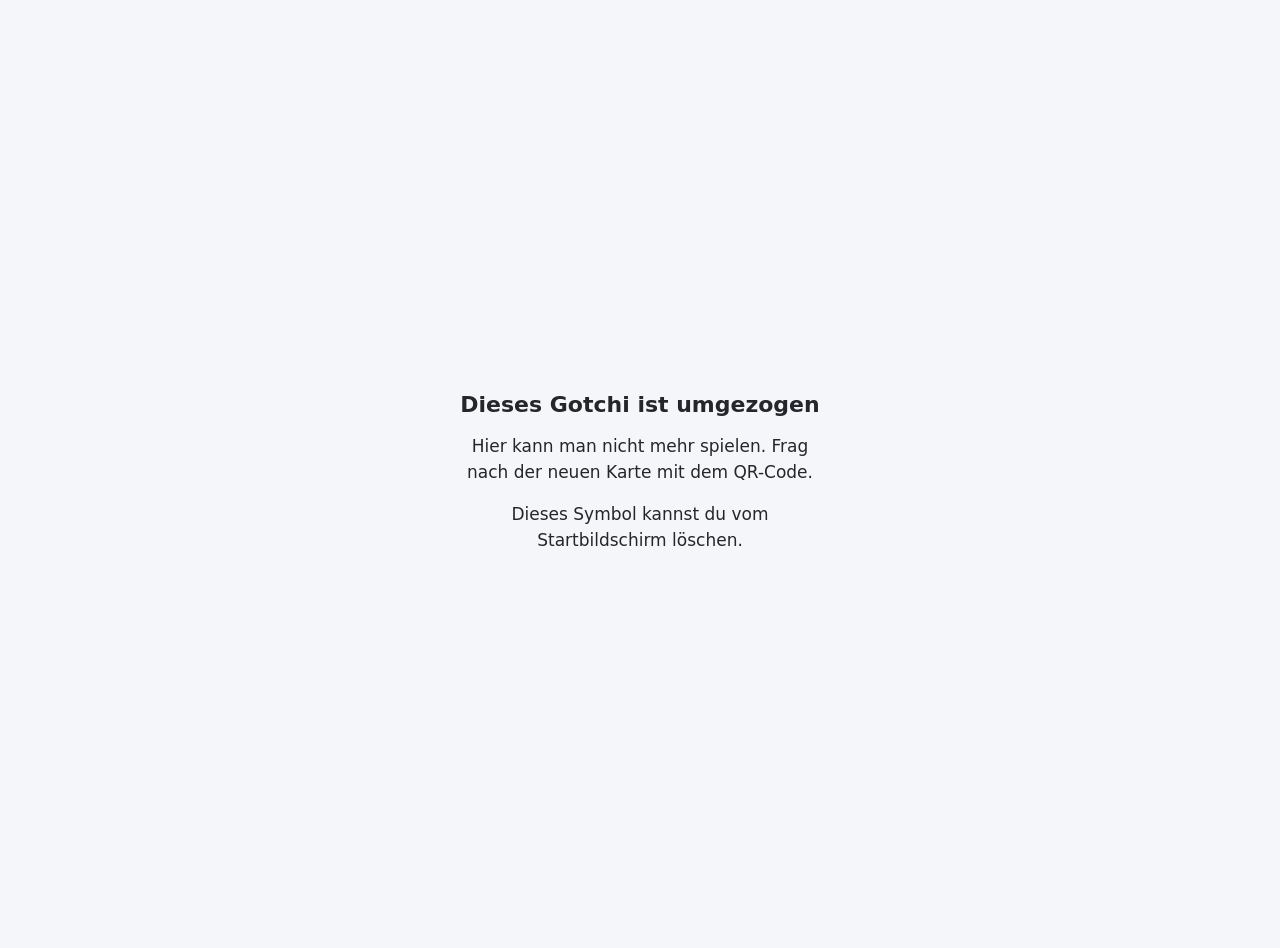
==== commit e4a88e39: "Tier-Apps abgeschaltet: umgezogen, nur noch Hinweis-Seite (Englisch-Eisbär bleibt) Co-Authored-By: C" ====
--- a/crebs2/index.html
+++ b/crebs2/index.html
@@ -2,356 +2,17 @@
 <html lang="de">
 <head>
 <meta charset="utf-8">
-<meta name="viewport" content="width=device-width,initial-scale=1,viewport-fit=cover">
-<meta name="apple-mobile-web-app-capable" content="yes">
-<meta name="mobile-web-app-capable" content="yes">
-<meta name="apple-mobile-web-app-title" content="Crebs II">
-<meta name="theme-color" content="#d97757">
-<style>*{box-sizing:border-box}body{margin:0}:root{padding:env(safe-area-inset-top,0px) 0 env(safe-area-inset-bottom,0px)}</style>
-<title>Crebs II</title>
-<link rel="stylesheet" href="/fonts/silkscreen.css">
-<style>
-/* Layout: schlichte Spalte – Himmel-Fenster mit Crebs, darunter Werte und runde Tasten */
-:root{--bg:#f4f6f9;--fg:#24262b;--sky:#e3eef7;--sun:#f2c14e;--cloud:#ffffff;--ink:#2f333a;--line:#c9d3de;--eye:#1d1d1f;--crab:#d97757;--crab2:#a9533a;--egg:#fbf6ea;--night:#1b2232;--moon:#efe9cf;--snow:#ffffff;--rain:#7c9cc4;--grau:#c9d4df;--blass:#e9b9a4;--font:"Silkscreen",ui-monospace,monospace;color-scheme:light}
-@media (prefers-color-scheme:dark){:root:not([data-theme="light"]){--bg:#14161b;--fg:#e4e6ea;--sky:#1d2533;--sun:#e9e4c9;--cloud:#323b4c;--ink:#d5d9e0;--line:#323b4c;--grau:#2a3242;color-scheme:dark}}
-:root[data-theme="dark"]{--bg:#14161b;--fg:#e4e6ea;--sky:#1d2533;--sun:#e9e4c9;--cloud:#323b4c;--ink:#d5d9e0;--line:#323b4c;--grau:#2a3242;color-scheme:dark}
-html,body{height:100%}
-body{background:var(--bg);color:var(--fg);font-family:var(--font);display:grid;place-items:center;padding-inline:16px}
-.egg{width:min(340px,100%);display:grid;gap:14px;justify-items:center;padding-block:24px}
-h1{margin:0;font-size:18px;letter-spacing:.15em;color:var(--crab)}
-.lcd{width:100%;max-width:100%;background:var(--sky);border-radius:18px;overflow:hidden}
-.tap{position:relative;display:block;cursor:pointer}
-#scene{width:100%;display:block;shape-rendering:crispEdges}
-.sw{position:absolute;opacity:0;width:1px;height:1px;pointer-events:none}
-.stats{width:100%;display:grid;grid-template-columns:auto 1fr;gap:4px 8px;font-size:10px;align-items:center}
-.bar{height:8px;border:2px solid var(--ink);background:var(--bg)}.bar i{display:block;height:100%;background:var(--ink);transition:width .4s}
-.btns{display:grid;grid-template-columns:repeat(4,1fr);gap:8px;width:100%}
-.btns label{display:grid;place-items:center;position:relative;font-size:9px;border-radius:50%;aspect-ratio:1;border:0;background:var(--crab);color:#fff;cursor:pointer;user-select:none;-webkit-user-select:none}
-.mehr{display:flex;flex-wrap:wrap;gap:8px;justify-content:center;width:100%}
-.mehr label{position:relative;font-size:10px;padding:9px 14px;border-radius:999px;border:2px solid var(--crab);color:var(--fg);cursor:pointer;user-select:none;-webkit-user-select:none}
-.mehr label:active{transform:scale(.94)}.mehr label:has(input:focus-visible){outline:3px solid var(--ink)}
-.btns label:active{transform:scale(.92)}.btns label:has(input:focus-visible){outline:3px solid var(--ink)}
-#msg{font-size:11px;min-height:1.4em;text-align:center}
-.form{display:flex;gap:8px;width:100%}.form[hidden]{display:none}
-.form input{flex:1;min-width:0;font:inherit;font-size:16px;padding:8px 10px;border:2px solid var(--ink);border-radius:10px;background:var(--bg);color:var(--fg)}
-.form input[type=time]{flex:0 1 auto}
-.form button{font:inherit;font-size:11px;padding:0 14px;border:0;border-radius:10px;background:var(--crab);color:#fff}
-/* Handy: alles auf einen Bildschirm, versteckte Felder wirklich verstecken */
-.form[hidden],.mehr[hidden]{display:none!important}
-html,body{height:auto;min-height:100%}
-body{min-height:100dvh}
-.egg{gap:8px;padding-block:10px}
-.lcd{width:min(100%,calc(38dvh*4/3))}
-.stats{gap:2px 8px}
-.btns label{aspect-ratio:auto;height:48px;border-radius:24px}
-.mehr{gap:6px}
-.mehr label{padding:6px 11px}
-</style>
-
+<meta name="viewport" content="width=device-width,initial-scale=1">
+<meta name="robots" content="noindex,nofollow">
+<meta http-equiv="Content-Security-Policy" content="default-src 'none'; style-src 'unsafe-inline'; base-uri 'none'; form-action 'none'">
+<title>Umgezogen</title>
+<style>body{margin:0;min-height:100vh;display:grid;place-items:center;font-family:system-ui,sans-serif;background:#f4f6f9;color:#24262b;padding:24px;text-align:center}@media (prefers-color-scheme:dark){body{background:#14161b;color:#e4e6ea}}h1{font-size:22px}p{font-size:17px;line-height:1.5;max-width:22em}</style>
 </head>
 <body>
-<div class="egg">
-  <h1 id="name">CREBS II</h1>
-  <div class="lcd"><label class="tap" id="pet"><input type="checkbox" switch class="sw" aria-label="Crebs streicheln"><svg id="scene" viewBox="0 0 32 24"></svg></label></div>
-  <div id="msg">Hallo! Ich bin Crebs.</div>
-  <form id="erform" class="form" hidden><input id="ez" type="time" value="17:00" aria-label="Uhrzeit"><button>In den Kalender</button></form>
-  <form id="nameform" class="form" hidden><input id="nm" maxlength="12" placeholder="Wie soll ich heißen?" autocomplete="off" aria-label="Name"><button>Fertig</button></form>
-  <div class="stats" id="stats"></div>
-  <div class="btns">
-    <label id="b-feed"><input type="checkbox" switch class="sw"><span>Futter</span></label><label id="b-play"><input type="checkbox" switch class="sw"><span>Spiel</span></label><label id="b-sleep"><input type="checkbox" switch class="sw"><span>Schlaf</span></label><label id="b-clean"><input type="checkbox" switch class="sw"><span>Putz</span></label>
-  </div>
-  <div class="mehr">
-    <label id="b-med"><input type="checkbox" switch class="sw"><span>Medizin</span></label>
-    <label id="g-ball"><input type="checkbox" switch class="sw"><span>Ballspiel</span></label><label id="g-fisch"><input type="checkbox" switch class="sw"><span>Fische fangen</span></label><label id="g-rennen"><input type="checkbox" switch class="sw"><span>Wettrennen</span></label><label id="b-hut"><input type="checkbox" switch class="sw"><span>Verkleiden</span></label><label id="b-erin"><input type="checkbox" switch class="sw"><span>Erinnerung</span></label>
-  </div>
-</div>
-
-<script>
-const $=id=>document.getElementById(id);
-// Haptik: Der echte Fingertipp auf ein Schalter-Feld löst am iPhone den 1. Tick aus.
-// Weitere Ticks werden nachgeschoben – das klappt nicht auf jedem Gerät. Android: vibrate.
-function pulse(){const l=document.createElement('label');l.style.display='none';l.innerHTML='<input type="checkbox" switch>';document.body.appendChild(l);l.click();l.remove()}
-function buzz(n=1,gap=120){
-  if(navigator.vibrate){navigator.vibrate(Array.from({length:n*2-1},(_, i)=>i%2?gap:40));return}
-  for(let i=1;i<n;i++)setTimeout(pulse,i*gap);
-}
-// Leiser Tick bei Szenen, die Crebs von selbst spielt (iPhone lässt das evtl. nicht zu)
-function tock(){try{navigator.vibrate?navigator.vibrate(15):pulse()}catch(e){}}
-
-// Werte
-const clamp=v=>Math.max(0,Math.min(100,v));
-const NAMES={satt:'Satt',laune:'Laune',energie:'Energie',sauber:'Sauber'};
-const DEF={satt:70,laune:70,energie:70,sauber:90,schlaf:false,poo:0,ei:true,taps:0,name:'',pfSum:0,pfMin:0,variante:'',stufe:'baby',nacht:false,krank:false,krankMin:0,punkte:0,hut:'',feierTag:'',geb:Date.now(),t:Date.now()};
-let st=DEF;try{st={...DEF,...JSON.parse(localStorage.getItem('crebs2')||'{}')}}catch(e){}
-function save(){st.t=Date.now();try{localStorage.setItem('crebs2',JSON.stringify(st))}catch(e){}}
-function say(t){$('msg').textContent=t}
-// Pro Minute: Werte sinken (im Schlaf steigt Energie). Abwesenheit wird nachgeholt, max. 24 h.
-function tick(min){
-  if(st.ei)return;
-  const z=st.schlaf;
-  st.satt=clamp(st.satt-min*(z?.3:.6));st.laune=clamp(st.laune-min*(z?.1:.5));
-  st.sauber=clamp(st.sauber-min*.3);st.energie=clamp(st.energie+min*(z?2:-.4));
-  if(Math.random()<min/20&&st.poo<3)st.poo++;
-  st.sauber=clamp(st.sauber-st.poo*min*.5);
-  // Wachstum (R2): Pflege = Durchschnitt der Werte über die Zeit; entscheidet die Erwachsenen-Variante
-  st.pfSum+=min*(st.satt+st.laune+st.energie+st.sauber)/4;st.pfMin+=min;
-  if(stage()==='gross'&&!st.variante){const p=st.pfMin?st.pfSum/st.pfMin:70;st.variante=p>=65?'stern':p>=40?'normal':'zottel'}
-  // Krankheit (R6): erst nach einer Stunde Vernachlässigung; Crebs stirbt nie
-  const schlecht=['satt','laune','sauber'].filter(k=>st[k]<20).length>=2||(st.sauber<15&&st.poo>=2);
-  if(!st.krank){st.krankMin=schlecht?st.krankMin+min:Math.max(0,st.krankMin-min);if(st.krankMin>=60){st.krank=true;say('Mir ist schlecht …')}}
-  else st.laune=clamp(st.laune-min*.5);
-  // Tag und Nacht (R3): nachts schläft Crebs von selbst, morgens wacht er auf
-  const n=isNight(new Date());
-  if(n&&!st.nacht){st.schlaf=true;say('Gute Nacht!')}
-  if(!n&&st.nacht){st.schlaf=false;say('Guten Morgen!')}
-  st.nacht=n;
-  if(z&&!n&&st.energie>=100){st.schlaf=false;say('Ausgeschlafen!')}
-}
-tick(Math.max(0,Math.min(1440,(Date.now()-st.t)/60000)));
-function isNight(d){const h=d.getHours();return h>=21||h<7}
-// Wetter nach Jahreszeit (R4): pro Stunde fest ausgewürfelt, damit es nicht ständig wechselt
-function weather(d){
-  const m=d.getMonth(),r=((d.getFullYear()*400+m*31+d.getDate())*24+d.getHours())*2654435761%1000/1000;
-  if(m===11||m<2)return r<.6?'schnee':'klar';
-  if(m<5)return r<.4?'regen':'klar';
-  if(m<8)return r<.15?'regen':'klar';
-  return r<.5?'blaetter':r<.8?'regen':'klar';
-}
-// Geburtstag (R5): Jahrestag des Schlüpfens; dazwischen jede volle Woche eine kleine Feier
-function feier(d){
-  if(st.ei)return null;const g=new Date(st.geb),tage=Math.floor((d-st.geb)/864e5);
-  if(d.getMonth()===g.getMonth()&&d.getDate()===g.getDate()&&d.getFullYear()>g.getFullYear())return'geburtstag';
-  return tage>0&&tage%7===0?'woche':null;
-}
-function feierCheck(){
-  const d=new Date(),fe=feier(d),key=d.toDateString();if(!fe||st.feierTag===key)return;st.feierTag=key;
-  const n=st.name||'Crebs',j=new Date().getFullYear()-new Date(st.geb).getFullYear(),w=Math.floor((d-st.geb)/864e5/7);
-  say(fe==='geburtstag'?`Alles Gute zum ${j}. Geburtstag, ${n}!`:`Hurra, ${n} ist ${w} Woche${w>1?'n':''} alt!`);
-}
-function stage(){const d=(Date.now()-st.geb)/864e5;return d<1?'baby':d<4?'kind':'gross'}
-const STUFE={baby:'Baby',kind:'Kind',gross:'Groß'},SCALE={baby:.6,kind:.8,gross:1};
-function render(){
-  const sg=st.ei?st.stufe:stage();if(sg!==st.stufe){st.stufe=sg;say(sg==='kind'?'Ich bin gewachsen!':'Ich bin jetzt groß!')}
-  const tage=Math.floor((Date.now()-st.geb)/864e5);
-  document.querySelector('#b-sleep span').textContent=st.schlaf?'Weck':'Schlaf';
-  $('stats').innerHTML=`<span>Alter</span><span>${tage} Tag${tage===1?'':'e'} · ${STUFE[st.stufe]}</span>`+Object.keys(NAMES).map(k=>`<span>${NAMES[k]}</span><div class="bar"><i style="width:${st[k]}%"></i></div>`).join('');
-}
-function mood(){
-  if(st.krank&&!st.schlaf)return'Mir ist schlecht … Medizin?';
-  const low=Object.keys(NAMES).filter(k=>st[k]<25);
-  if(st.schlaf)return'Zzz …';
-  return low.length?{satt:'Ich hab Hunger!',laune:'Mir ist langweilig …',energie:'So müde …',sauber:'Igitt, putz mich!'}[low[0]]:null;
-}
-
-// Zeichnen: Szene aus Pixeln, 32 × 24 Felder
-const svg=$('scene');let out='';
-const px=(x,y,c,w=1,h=1)=>out+=`<rect x="${x}" y="${y}" width="${w+.06}" height="${h+.06}" fill="var(--${c})"/>`;
-const sprite=(rows,x,y)=>rows.forEach((r,j)=>[...r].forEach((ch,i)=>{if(ch==='X')px(x+i,y+j,'crab');else if(ch==='K')px(x+i,y+j,'ink');else if(ch==='E')px(x+i,y+j,'egg');else if(ch==='D')px(x+i,y+j,'eye')}));
-// Ei (R1): bekommt mit jedem Tippen einen Riss mehr
-const EGG=["...DDD...","..DEEED..",".DEEEEED.",".DEXEEED.","DEEEEEEED","DEEEXEEED","DEEEEEEED","DEEXEEXED",".DEEEEED.","..DDDDD.."];
-const CRACKS=[[4,1],[5,2],[4,3],[3,4],[2,4],[6,3],[7,4]];
-function drawEgg(){
-  const w=anim?.type==='wobble'?(anim.t%2?1:-1):0,r=EGG.map(a=>[...a]);
-  CRACKS.slice(0,Math.min(CRACKS.length,st.taps*2)).forEach(([x,y])=>r[y][x]='D');
-  sprite(r.map(a=>a.join('')),11.5+w,11);
-}
-const FISH=[".KK.K","KKKKK",".KK.K"],BALL=[".K.","KKK",".K."],HEART=[".K.K.","KKKKK",".KKK.","..K.."],POO=["..K..",".KKK.","KKKKK"];
-// Crebs im Stil des Claude-Maskottchens: kastiger Körper, Schlitzaugen, Ärmchen, vier Beinchen
-function crab(x,y,o){
-  const r=["..XXXXXXXXX..","..XKXXXXXKX..","..XKXXXXXKX..","..XXXXXXXXX..","..XXXXXXXXX..","..XXXXXXXXX..","..X.X...X.X..",o.leg?".X..X...X..X.":"..X.X...X.X.."].map(s=>[...s]);
-  if(o.zu){r[1][3]=r[1][9]='X'}
-  r[o.armL][0]=r[o.armL][1]='X';r[o.armR][11]=r[o.armR][12]='X';
-  const R=r.map(a=>a.join('')),a=o.turn||0,d=Math.sin(a)*2.6,sx=Math.cos(a);
-  const sc=SCALE[st.stufe]||1,v=st.stufe==='gross'?st.variante:'';
-  const g=(dx,dy,col,front)=>{out+=`<g transform="translate(${x+6.5*(1-sx*sc)+dx} ${y+8*(1-sc)+dy}) scale(${sx*sc} ${sc})">`;
-    R.forEach((row,j)=>[...row].forEach((c,i)=>{if(c==='X'||(c==='K'&&!front))px(i,j,st.krank&&front?'blass':v==='zottel'?'crab2':col);else if(c==='K')px(i,j,'eye')}));
-    // Erwachsenen-Varianten: Stern = Fühler mit goldenen Spitzen, Zottel = Haarbüschel
-    if(front&&v==='stern'){px(3,-2,'sun');px(3,-1,'crab');px(9,-2,'sun');px(9,-1,'crab')}
-    if(front&&st.hut){const h=HATS[st.hut];h.rows.forEach((r,j)=>[...r].forEach((c,i)=>{if(HC[c])px(h.x+i,h.y+j,HC[c])}))}
-    if(front&&v==='zottel'){px(4,-1,'crab2');px(6,-1,'crab2');px(8,-1,'crab2')}
-    out+='</g>'};
-  for(let k=Math.abs(d);k>.01;k-=.4)g(-Math.sign(d)*k,-k*.35,'crab2',false);
-  g(0,0,'crab',true);
-}
-let anim=null,cx=9,dir=1,f=0,spin=1,game=null;
-// Minispiele (R7): jedes Antippen der Szene ist ein Spielzug (und vibriert)
-// Hüte (R8): mit Spielpunkten freispielen
-const HATS={kappe:{p:10,n:'Kappe',x:2,y:-2,rows:["..BBBBB..","BBBBBBBBB"]},krone:{p:25,n:'Krone',x:4,y:-2,rows:["G.G.G","GGGGG"]},
-  zylinder:{p:40,n:'Zylinder',x:4,y:-3,rows:[".SSS.",".SSS.","SSSSS"]},blume:{p:60,n:'Blume',x:8,y:-3,rows:[".P.","PGP",".P."]}};
-const HC={B:'rain',G:'sun',S:'eye',P:'blass'};
-const frei=pt=>Object.keys(HATS).filter(k=>pt>=HATS[k].p);
-function nextHat(){
-  const f=frei(st.punkte);
-  if(!f.length){const k=Object.keys(HATS)[0];buzz(1);say(`Noch ${HATS[k].p-st.punkte} Punkte bis zur ${HATS[k].n}!`);return}
-  const liste=['',...f];st.hut=liste[(liste.indexOf(st.hut)+1)%liste.length];
-  say(st.hut?`Schick! ${HATS[st.hut].n}.`:'Ohne Verkleidung.');save();
-}
-function canPlay(){
-  if(st.ei){say('Erst muss Crebs schlüpfen. Tipp aufs Ei!');return false}
-  if(st.schlaf){say('Pssst, Crebs schläft.');return false}
-  if(st.krank){say('Mir geht es nicht gut zum Spielen …');return false}
-  return true}
-function startGame(type){
-  if(game||!canPlay())return;anim=null;
-  game={type,t:0,score:0,n:0,x:9,tx:9,me:1,rx:1};newRound();
-  say({ball:'Tipp, wenn der Ball bei Crebs ist!',fisch:'Tipp dorthin, wo der Fisch hinfällt!',rennen:'Tipp ganz schnell, um zu rennen!'}[type]);
-}
-function newRound(){Object.assign(game,{bx:31,by:17,hit:false,fx:3+Math.random()*24,fy:-3})}
-function endGame(){
-  const g=game;game=null;const pts=g.type==='rennen'?(g.win?10:3):g.score;
-  const vorher=frei(st.punkte).length;st.punkte+=pts;const neu=frei(st.punkte);st.laune=clamp(st.laune+10+pts*2);st.energie=clamp(st.energie-10);
-  buzz(3);say(`Spiel vorbei: ${pts} Punkte!`+(g.type==='rennen'?(g.win?' Gewonnen!':' Knapp verloren!'):'')+(neu.length>vorher?` Neu: ${HATS[neu[neu.length-1]].n}!`:''));render();save();
-}
-function gameTap(ev){
-  const g=game;
-  if(g.type==='ball'&&!g.hit&&g.bx>=14&&g.bx<=19){g.hit=true;g.score++;say('Schuss! '+g.score)}
-  if(g.type==='fisch'){const r=svg.getBoundingClientRect?.()||{left:0,width:320};g.tx=Math.max(0,Math.min(19,((ev?.clientX??r.left+r.width/2)-r.left)/r.width*32-6.5))}
-  if(g.type==='rennen'&&!g.done)g.me+=1;
-}
-const RIVAL=["..KKKKKKKKK..","..K.KKKKK.K..","KKKKKKKKKKKKK","..KKKKKKKKK..","..K.K...K.K.."];
-function drawGame(){
-  const g=game,o={leg:(f>>1)&1,armL:3,armR:3,zu:false};g.t++;
-  if(g.type==='ball'){
-    crab(3,13,{...o,armR:g.hit&&g.bx<22?2:3});
-    if(!g.hit){g.bx-=.9;if(g.bx<11){g.n++;say('Daneben!');newRound()}}
-    else{g.bx+=1.6;g.by-=1;if(g.bx>33){g.n++;newRound()}}
-    sprite(BALL,Math.round(g.bx),Math.round(g.by));
-    if(g.n>=6)endGame();
-  }
-  if(g.type==='fisch'){
-    g.x+=Math.sign(g.tx-g.x)*Math.min(1.5,Math.abs(g.tx-g.x));
-    crab(g.x,13,{...o,armL:2,armR:2});g.fy+=.6;sprite(FISH,Math.round(g.fx),Math.round(g.fy));
-    if(g.fy>=11){if(Math.abs(g.fx+2.5-(g.x+6.5))<4.5){g.score++;say('Gefangen! '+g.score)}else say('Platsch, daneben!');g.n++;newRound()}
-    if(g.n>=8)endGame();
-  }
-  if(g.type==='rennen'){
-    px(29,3,'line',.3,18);px(29.3,3,'crab',1.6,1);px(0,10,'line',29,.25);
-    if(!g.done)g.rx+=.45;sprite(RIVAL,Math.round(g.rx),5);crab(g.me,13,o);
-    if(!g.done&&(g.me>=17||g.rx>=17)){g.done=true;g.win=g.me>=17;g.end=g.t}
-    if(g.done&&g.t-g.end>6)endGame();
-  }
-  if(game&&g.type!=='rennen')out+=`<text x="1" y="3" font-size="2.4" fill="var(--ink)" font-family="var(--font)">${g.score}</text>`;
-}
-function start(type,len){anim={type,t:0,len}}
-function frame(){
-  out='';f++;
-  const A=anim,t=A?A.t:0,z=st.schlaf;
-  let y=13,o={leg:0,armL:3,armR:3,zu:z||f%40<2},after=()=>{};
-  const jetzt=new Date(),nacht=isNight(jetzt),wt=weather(jetzt);
-  if(nacht){out+=`<rect width="32" height="24" fill="var(--night)"/><circle cx="27" cy="4.5" r="2.2" fill="var(--moon)"/><circle cx="28.1" cy="3.9" r="1.9" fill="var(--night)"/>`;
-    [[3,3],[8,6],[14,2],[19,5],[23,9],[11,10]].forEach(([x,y],k)=>{if((f>>3)%7!==k)px(x,y,'moon',.3,.3)})}
-  else if(wt==='schnee'||wt==='regen')out+=`<rect width="32" height="24" fill="var(--grau)"/>`;
-  else if(wt==='klar'||wt==='blaetter')out+=`<circle cx="27" cy="4.5" r="2.4" fill="var(--sun)"/>`;
-  const wolke=wx=>out+=`<g fill="var(--cloud)" opacity="${nacht?.25:1}"><circle cx="${wx}" cy="6" r="1.7"/><circle cx="${wx+2}" cy="5.2" r="2.3"/><circle cx="${wx+4.2}" cy="6.1" r="1.6"/><rect x="${wx}" y="6" width="4.2" height="1.7"/></g>`;
-  wolke(((f*.04+16)%46)-9);if(wt==='regen'||wt==='schnee')wolke(((f*.03+38)%46)-9);
-  if(wt==='schnee')px(0,20.6,'snow',32,.6);
-  px(0,21,'line',32,.25);
-  if(st.ei){drawEgg();if(anim&&++anim.t>=anim.len)anim=null;svg.innerHTML=out;return}
-  for(let i=0;i<st.poo;i++)sprite(POO,28-i*4,18);
-  if(game){drawGame();svg.innerHTML=out;return}
-  if(!A&&!z){
-    if(f%3===0){cx+=dir;if(cx<1||cx>17)dir*=-1}
-    o.leg=(f>>1)&1;
-    if(f%50===0&&Math.random()<.7){const k=['laptop','kick','turn'][Math.floor(Math.random()*3)];spin=-spin;start(k,k==='turn'?30:40);say({laptop:'Crebs tippt am Laptop …',kick:'Crebs kickt mit dem Ball!',turn:'Crebs schaut sich um …'}[k])}
-  }
-  switch(A?.type){
-    case'eat':{ // Fisch fällt von oben, Crebs fängt und mampft
-      o.armL=o.armR=2;
-      if(t<8)sprite(FISH,cx+4,t*1.3-3);
-      else{sprite(FISH.map(r=>r.slice(0,Math.max(0,5-(t-8)))),cx+4,8);if(t%2)y=12;o.zu=t%2===0}
-      break}
-    case'play':{ // Ball fliegt rein, Crebs schießt ihn weg
-      let bx,by;
-      if(t<10){const p=t/10;bx=31-(18-cx)*p;by=19-14*p*(1-p)*1.6}
-      else{const p=(t-10)/10;bx=cx+13+p*20;by=19-18*p}
-      if(t<20)after=()=>sprite(BALL,Math.round(bx),Math.round(by));
-      if(t>=9&&t<13){y=12;o.leg=1;o.armR=2}
-      if(t>=20){o.armL=o.armR=t%2?2:3;y=t%2?12:13}
-      break}
-    case'clean':{ // Seifenblasen steigen auf
-      o.armL=o.armR=t%2?2:3;
-      for(let k=0;k<5;k++)out+=`<circle cx="${cx+2+k*2.2}" cy="${20-((t*1.4+k*3)%14)}" r=".8" fill="none" stroke="var(--ink)" stroke-width=".25"/>`;
-      break}
-    case'turn':{o.turn=spin*Math.sin(t/A.len*Math.PI)*.75;break}
-    case'med':{ // Pille schwebt zu Crebs, dann Glitzern
-      if(t<8)sprite(["KXX"],cx+5,4+t*.8);else{o.armL=o.armR=2;for(let k=0;k<4;k++)px(cx+2+k*3,12-(t-8)*.5-(k%2),'sun',.5,.5)}
-      break}
-    case'wave':{o.armL=t%4<2?2:3;o.armR=t%4<2?3:2;o.turn=Math.sin(t*.3)*.3;break}
-    case'pet':{o.armL=o.armR=2;o.zu=true;o.turn=Math.sin(t/10*Math.PI)*.4;sprite(HEART,cx+4,9-t*.6);break}
-    case'laptop':{ // tippen: Ärmchen abwechselnd auf der Tastatur
-      o.armL=f%2?3:4;o.armR=f%2?4:3;y=13;if(f%2)tock();
-      after=()=>{px(cx+2,17,'ink',9,3);px(cx+3,17.7,'sky',7,1.6);px(cx+6,18,'crab');px(cx+1,20,'ink',11,.7)};
-      if(t===A.len-1)say('Fertig getippt!');
-      break}
-    case'kick':{ // Ball auf dem Kopf jonglieren
-      const h=Math.abs(Math.sin(t*.45))*6;
-      after=()=>sprite(BALL,cx+5,10-h);
-      if(h<1.5){y=12;o.armL=o.armR=2;if(t%7===0)tock()}
-      if(t===A.len-1)say('Tor! ⚽');
-      break}
-  }
-  if(st.krank&&A?.type!=='med')after=(a=>()=>{a();sprite([".KKK.","K.K.K","KKKKK",".K.K."],cx+4,6+Math.sin(f*.3)*.6)})(after);
-  if(z){y=14;for(let k=0;k<2;k++)out+=`<text x="${cx+11+k*2}" y="${12-((f*.3+k*3)%6)}" font-size="${3-k}" fill="var(--${isNight(new Date())?'moon':'ink'})" font-family="var(--font)">z</text>`}
-  const fe=feier(jetzt);
-  if(fe){out+='<g id="feier">';const map={G:'sun',B:'rain',P:'egg',X:'crab'};
-    [".G.G.G.",".B.B.B.","PPPPPPP","XXXXXXX","PPPPPPP"].forEach((r,j)=>[...r].forEach((c,i)=>{if(map[c])px(24+i,16+j,map[c])}));out+='</g>'}
-  crab(cx,y,o);after();
-  if(fe)for(let k=0;k<12;k++)px((k*5.3+Math.sin(f*.1+k)*2+32)%32,(k*3.1+f*.35)%21,['crab','sun','rain','blass'][k%4],.5,.5);
-  for(let k=0;k<14;k++){const sx=(k*7.3)%32,sy=(k*5.1+f*(wt==='regen'?.9:.15))%22;
-    if(wt==='schnee')px((sx+Math.sin(f*.05+k))%32,sy,'snow',.45,.45);
-    if(wt==='regen')px(sx,sy,'rain',.15,.9);
-    if(wt==='blaetter'&&k<6)px((sx+f*.08)%32,(k*3.7+f*.1)%21,k%2?'crab2':'sun',.6,.6)}
-  if(A&&++A.t>=A.len)anim=null;
-  svg.innerHTML=out;
-}
-setInterval(frame,150);
-
-// Handlungen
-function act(ch,txt,n,type,len){
-  if(game){say('Erst das Spiel zu Ende spielen!');return}
-  if(st.ei){say('Erst muss Crebs schlüpfen. Tipp aufs Ei!');return}
-  if(st.schlaf){say('Pssst, Crebs schläft.');return}
-  for(const k in ch)st[k]=clamp(st[k]+ch[k]);
-  buzz(n);start(type,len);say(txt);render();save();
-}
-$('pet').onclick=ev=>{
-  if(game)return gameTap(ev);
-  if(!st.ei)return act({laune:5},'Klick-klack! ♥',1,'pet',10);
-  st.taps++;start('wobble',6);
-  if(st.taps<5){say(['Es wackelt …','Knack!','Da bewegt sich was!','Gleich ist es so weit!'][st.taps-1]);save();return}
-  st.ei=false;st.geb=Date.now();buzz(3);start('pet',12);say('Hallo! Wie soll ich heißen?');askName();render();save();
-};
-// Name (R5)
-function showName(){$('name').textContent=(st.name||'Crebs').toUpperCase()}
-function askName(){$('nameform').hidden=false}
-$('nameform').onsubmit=e=>{e.preventDefault();st.name=($('nm').value||'').trim().slice(0,12)||'Crebs';$('nameform').hidden=true;showName();say(`Ich heiße jetzt ${st.name}!`);save()};
-$('b-feed').onclick=()=>act({satt:25,sauber:-5},'Mampf! Ein Fisch.',2,'eat',16);
-$('b-play').onclick=()=>st.krank&&!st.ei?(buzz(1),say('Mir geht es nicht gut zum Spielen …')):act({laune:20,energie:-10,satt:-5},'Fang! … und weg damit!',3,'play',26);
-$('b-sleep').onclick=()=>{if(game)return say('Erst das Spiel zu Ende spielen!');if(st.ei)return say('Erst muss Crebs schlüpfen. Tipp aufs Ei!');st.schlaf=!st.schlaf;anim=null;buzz(st.schlaf?1:2,150);say(st.schlaf?'Zzz …':'Guten Morgen!');render();save()};
-$('b-clean').onclick=()=>{if(!st.schlaf)st.poo=0;act({sauber:40},'Blubb, blitzblank!',2,'clean',16)};
-// Klick aufs Label erzeugt zusätzlich einen Klick aufs Schalter-Feld – nur einmal reagieren
-$('b-med').onclick=()=>{
-  if(st.ei||st.schlaf)return act({},'',1);
-  if(!st.krank){buzz(1);say('Ich bin doch gesund!');return}
-  st.krank=false;st.krankMin=0;act({laune:10},'Bäh! … Aber jetzt geht es mir besser!',2,'med',16);
-};
-$('b-hut').onclick=()=>{if(st.ei)return say('Erst muss Crebs schlüpfen. Tipp aufs Ei!');nextHat()};
-function toggle(id){$(id).hidden=!$(id).hidden}
-// Erinnerung (R10): tägliche Fütterungszeit als Kalendereintrag – kein Server nötig
-function ics(zeit,heute=new Date()){
-  const [h,m]=zeit.split(':'),d=heute.getFullYear()+String(heute.getMonth()+1).padStart(2,'0')+String(heute.getDate()).padStart(2,'0'),n=st.name||'Crebs';
-  return ['BEGIN:VCALENDAR','VERSION:2.0','PRODID:-//Crebs//DE','BEGIN:VEVENT',`UID:crebs-${st.geb}@mariascu.github.io`,`DTSTAMP:${new Date().toISOString().replace(/[-:]/g,'').slice(0,15)}Z`,
-    `DTSTART:${d}T${h}${m}00`,'DURATION:PT10M','RRULE:FREQ=DAILY',`SUMMARY:${n} füttern`,`URL:${location.origin+location.pathname}`,
-    'BEGIN:VALARM','TRIGGER:PT0M','ACTION:DISPLAY',`DESCRIPTION:${n} hat Hunger!`,'END:VALARM','END:VEVENT','END:VCALENDAR'].join('\r\n');
-}
-$('b-erin').onclick=()=>{toggle('erform');say('Wann soll ich dich jeden Tag erinnern?')};
-$('erform').onsubmit=e=>{e.preventDefault();$('erform').hidden=true;say('Tipp auf „Hinzufügen“ im Kalender.');location.href='data:text/calendar;charset=utf-8,'+encodeURIComponent(ics($('ez').value||'17:00'))};
-$('g-ball').onclick=()=>startGame('ball');$('g-fisch').onclick=()=>startGame('fisch');$('g-rennen').onclick=()=>startGame('rennen');
-for(const id of ['pet','b-feed','b-play','b-sleep','b-clean','b-med','g-ball','g-fisch','g-rennen','b-hut','b-erin']){const e=$(id),fn=e.onclick;e.onclick=ev=>{if(ev.target.tagName==='INPUT')return;if(game&&/^[bp]-/.test(id)&&!['b-ton','b-wach','b-sorry','b-erin'].includes(id))return say('Erst das Spiel zu Ende spielen!');fn(ev)}}
-setInterval(()=>{tick(.5);const m=mood();if(m&&!game)say(m);render();feierCheck();save()},30000);
-showName();if(!st.ei&&!st.name)askName();
-render();feierCheck();save();frame();{const m=mood();if(st.ei)say('Ein Ei! Tipp es an …');else if(m)say(m)}
-// Wenn die App aus dem Hintergrund zurückkommt: verpasste Zeit nachholen
-document.addEventListener('visibilitychange',()=>{if(document.hidden)return;tick(Math.max(0,Math.min(1440,(Date.now()-st.t)/60000)));render();save()});
-</script>
-</body></html>
+<main>
+<h1>Dieses Gotchi ist umgezogen</h1>
+<p>Hier kann man nicht mehr spielen. Frag nach der neuen Karte mit dem QR-Code.</p>
+<p>Dieses Symbol kannst du vom Startbildschirm löschen.</p>
+</main>
+</body>
+</html>
